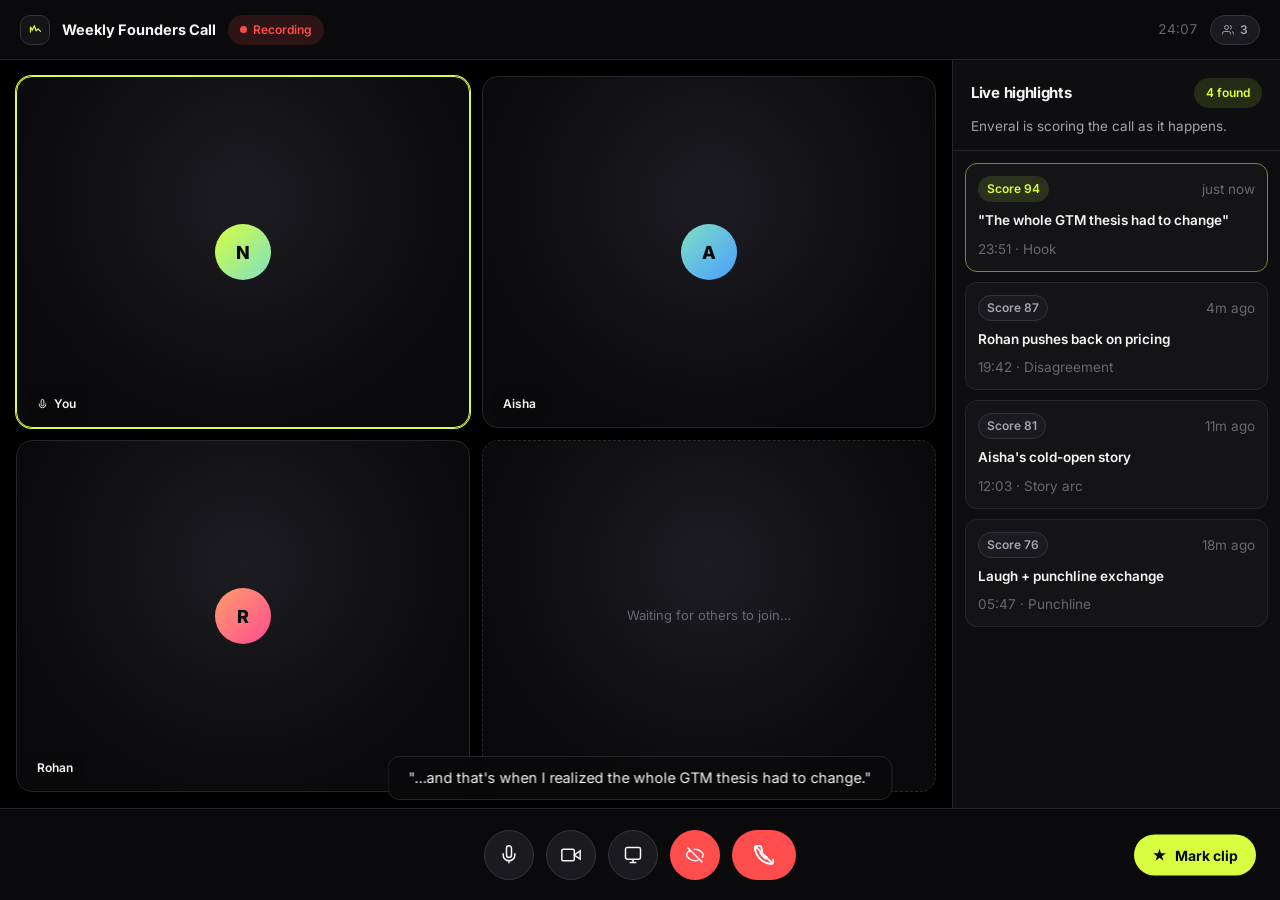
==== call-live.html @ 2baa3ace "Initial UI/UX redesign concept: fresh design system + new call screens Consistent dark graphite + el" ====
<!DOCTYPE html>
<html lang="en">
<head>
<meta charset="UTF-8" />
<meta name="viewport" content="width=device-width, initial-scale=1.0" />
<title>Weekly Founders Call — Enveral</title>
<link rel="icon" href="data:image/svg+xml,<svg xmlns=%22http://www.w3.org/2000/svg%22 viewBox=%220 0 34 34%22><rect width=%2234%22 height=%2234%22 rx=%2210%22 fill=%22%230a0a0c%22/><path d=%22M9 22V12l4 6 4-9 4 11 4-4%22 stroke=%22%23d7ff3f%22 stroke-width=%222.4%22 fill=%22none%22 stroke-linecap=%22round%22 stroke-linejoin=%22round%22/></svg>" />
<link rel="preconnect" href="https://fonts.googleapis.com">
<link href="https://fonts.googleapis.com/css2?family=Inter:wght@400;500;600;700;800;900&display=swap" rel="stylesheet">
<link rel="stylesheet" href="assets/styles.css" />
<style>
  body { background: #000; height: 100vh; overflow: hidden; }
  .call-shell { display:flex; flex-direction:column; height:100vh; }
  .call-topbar {
    height: 60px; flex-shrink:0; display:flex; align-items:center; justify-content:space-between;
    padding: 0 20px; background: #0a0a0c; border-bottom: 1px solid var(--border);
  }
  .call-main { flex:1; display:flex; min-height:0; }
  .video-area { flex:1; padding:16px; display:grid; grid-template-columns:repeat(2,1fr); grid-template-rows:repeat(2,1fr); gap:12px; min-width:0; }
  .video-tile {
    background: radial-gradient(circle at 50% 35%, #1c1c22, #0a0a0c 75%);
    border-radius: 16px; border: 1px solid var(--border);
    position: relative; display:flex; align-items:center; justify-content:center;
  }
  .video-tile.speaking { border-color: var(--accent); box-shadow: 0 0 0 1px var(--accent); }
  .video-tile .name-tag {
    position:absolute; bottom:10px; left:10px; background:rgba(10,10,12,0.65); backdrop-filter:blur(4px);
    padding:4px 10px; border-radius:8px; font-size:12px; font-weight:600; display:flex; align-items:center; gap:6px;
  }
  .avatar-md { width:56px;height:56px;border-radius:50%; display:flex;align-items:center;justify-content:center; font-weight:800; font-size:18px; color:var(--accent-ink); }

  .highlights-panel {
    width: 328px; flex-shrink:0; background: var(--bg-soft); border-left:1px solid var(--border);
    display:flex; flex-direction:column; min-height:0;
  }
  .highlights-head { padding:18px 18px 14px; border-bottom:1px solid var(--border); }
  .highlights-list { flex:1; overflow-y:auto; padding:12px; display:flex; flex-direction:column; gap:10px; }
  .highlight-item { background:var(--elevated); border:1px solid var(--border); border-radius:12px; padding:12px; }
  .highlight-item.fresh { border-color: color-mix(in srgb, var(--accent) 45%, var(--border)); }
  .caption-strip {
    position:absolute; bottom:100px; left:50%; transform:translateX(-50%);
    background:rgba(10,10,12,0.72); backdrop-filter:blur(6px); padding:10px 20px; border-radius:12px;
    font-size:14.5px; max-width:70%; text-align:center; border:1px solid var(--border);
  }
  .call-controls {
    height: 92px; flex-shrink:0; display:flex; align-items:center; justify-content:center; gap:12px;
    background:#0a0a0c; border-top:1px solid var(--border); position:relative;
  }
  .ctrl-btn { width:50px; height:50px; border-radius:50%; display:flex; align-items:center; justify-content:center; background:var(--surface); border:1px solid var(--border-strong); }
  .ctrl-btn.off { background: var(--live); border-color:var(--live); }
  .ctrl-btn svg { width:20px; height:20px; }
  .end-btn { width:64px; height:50px; border-radius:25px; background:var(--live); display:flex; align-items:center; justify-content:center; }
  .mark-btn {
    position:absolute; right:24px; top:50%; transform:translateY(-50%);
    display:flex; align-items:center; gap:8px; background:var(--accent); color:var(--accent-ink);
    padding:12px 18px; border-radius:99px; font-weight:700; font-size:14px; border:none;
  }

  @media (max-width: 900px) {
    body { height: auto; overflow-y: auto; }
    .call-shell { height: auto; min-height: 100vh; }
    .call-topbar { flex-wrap: wrap; height: auto; padding: 12px 16px; }
    .call-main { flex-direction: column; }
    .video-area { grid-template-columns: 1fr 1fr; grid-template-rows: repeat(2, 140px); padding: 12px; gap: 8px; }
    .video-tile { min-width: 0; }
    .avatar-md { width: 40px; height: 40px; font-size: 14px; }
    .caption-strip { position: static; transform: none; grid-column: 1 / -1; max-width: 100%; margin-top: 4px; }
    .highlights-panel { width: 100%; border-left: none; border-top: 1px solid var(--border); }
    .highlights-list { max-height: 320px; }
    .call-controls { height: auto; padding: 14px 16px; flex-wrap: wrap; }
    .mark-btn { position: static; transform: none; order: -1; width: 100%; justify-content: center; margin-bottom: 8px; }
  }
</style>
</head>
<body>

<div class="call-shell">
  <div class="call-topbar">
    <div class="flex items-center gap-12">
      <span class="logo-mark" style="width:30px;height:30px;"><svg width="15" height="15" viewBox="0 0 24 24" fill="none"><path d="M4 16V8l3 5 3-7 3 8 3-3 4 4" stroke="#d7ff3f" stroke-width="2" stroke-linecap="round" stroke-linejoin="round"/></svg></span>
      <span style="font-weight:700; font-size:14.5px;">Weekly Founders Call</span>
      <span class="badge badge-live">Recording</span>
    </div>
    <div class="flex items-center gap-12">
      <span class="text-sm text-tertiary" style="font-variant-numeric:tabular-nums;">24:07</span>
      <span class="badge"><svg width="12" height="12" viewBox="0 0 24 24" fill="none" stroke="currentColor" stroke-width="2"><path d="M17 21v-2a4 4 0 0 0-4-4H5a4 4 0 0 0-4 4v2"/><circle cx="9" cy="7" r="4"/><path d="M23 21v-2a4 4 0 0 0-3-3.87M16 3.13a4 4 0 0 1 0 7.75"/></svg> 3</span>
    </div>
  </div>

  <div class="call-main">
    <div class="video-area">
      <div class="video-tile speaking">
        <div class="avatar-md" style="background:linear-gradient(135deg,var(--accent),#7ee0c4);">N</div>
        <span class="name-tag">
          <svg width="11" height="11" viewBox="0 0 24 24" fill="none" stroke="currentColor" stroke-width="2"><path d="M12 1a3 3 0 0 0-3 3v8a3 3 0 0 0 6 0V4a3 3 0 0 0-3-3z"/><path d="M19 10v2a7 7 0 0 1-14 0v-2"/></svg>
          You
        </span>
      </div>
      <div class="video-tile">
        <div class="avatar-md" style="background:linear-gradient(135deg,#7ee0c4,#4a9eff);">A</div>
        <span class="name-tag">Aisha</span>
      </div>
      <div class="video-tile">
        <div class="avatar-md" style="background:linear-gradient(135deg,#ff9d6c,#ff4d8f);">R</div>
        <span class="name-tag">Rohan</span>
      </div>
      <div class="video-tile" style="border-style:dashed; color:var(--text-tertiary); font-size:13px;">
        Waiting for others to join…
      </div>

      <div class="caption-strip">"…and that's when I realized the whole GTM thesis had to change."</div>
    </div>

    <aside class="highlights-panel">
      <div class="highlights-head">
        <div class="flex items-center justify-between">
          <h3 style="font-size:15px;">Live highlights</h3>
          <span class="badge badge-accent">4 found</span>
        </div>
        <p class="text-sm mt-8">Enveral is scoring the call as it happens.</p>
      </div>
      <div class="highlights-list">
        <div class="highlight-item fresh">
          <div class="flex items-center justify-between">
            <span class="badge badge-accent" style="padding:3px 8px;">Score 94</span>
            <span class="text-sm text-tertiary">just now</span>
          </div>
          <div class="mt-8" style="font-size:13.5px; font-weight:600;">"The whole GTM thesis had to change"</div>
          <div class="text-sm text-tertiary mt-8">23:51 · Hook</div>
        </div>
        <div class="highlight-item">
          <div class="flex items-center justify-between">
            <span class="badge" style="padding:3px 8px;">Score 87</span>
            <span class="text-sm text-tertiary">4m ago</span>
          </div>
          <div class="mt-8" style="font-size:13.5px; font-weight:600;">Rohan pushes back on pricing</div>
          <div class="text-sm text-tertiary mt-8">19:42 · Disagreement</div>
        </div>
        <div class="highlight-item">
          <div class="flex items-center justify-between">
            <span class="badge" style="padding:3px 8px;">Score 81</span>
            <span class="text-sm text-tertiary">11m ago</span>
          </div>
          <div class="mt-8" style="font-size:13.5px; font-weight:600;">Aisha's cold-open story</div>
          <div class="text-sm text-tertiary mt-8">12:03 · Story arc</div>
        </div>
        <div class="highlight-item">
          <div class="flex items-center justify-between">
            <span class="badge" style="padding:3px 8px;">Score 76</span>
            <span class="text-sm text-tertiary">18m ago</span>
          </div>
          <div class="mt-8" style="font-size:13.5px; font-weight:600;">Laugh + punchline exchange</div>
          <div class="text-sm text-tertiary mt-8">05:47 · Punchline</div>
        </div>
      </div>
    </aside>
  </div>

  <div class="call-controls">
    <button class="ctrl-btn"><svg viewBox="0 0 24 24" fill="none" stroke="#f5f5f3" stroke-width="1.8"><path d="M12 1a3 3 0 0 0-3 3v8a3 3 0 0 0 6 0V4a3 3 0 0 0-3-3z"/><path d="M19 10v2a7 7 0 0 1-14 0v-2M12 19v3"/></svg></button>
    <button class="ctrl-btn"><svg viewBox="0 0 24 24" fill="none" stroke="#f5f5f3" stroke-width="1.8"><path d="M23 7l-7 5 7 5V7z"/><rect x="1" y="5" width="15" height="14" rx="2"/></svg></button>
    <button class="ctrl-btn"><svg viewBox="0 0 24 24" fill="none" stroke="#f5f5f3" stroke-width="1.8"><rect x="3" y="3" width="18" height="14" rx="2"/><path d="M8 21h8M12 17v4"/></svg></button>
    <button class="ctrl-btn off"><svg viewBox="0 0 24 24" fill="none" stroke="#fff" stroke-width="1.8"><path d="M10.5 5.5A2 2 0 0 1 12 5c6 0 10 5 10 7 0 .8-.6 2-1.7 3.3M6.1 6.1C4 7.5 2 9.8 2 12c0 2 4 7 10 7 1.4 0 2.7-.3 3.9-.8M3 3l18 18"/></svg></button>
    <a href="call-summary.html" class="end-btn"><svg width="22" height="22" viewBox="0 0 24 24" fill="none" stroke="#fff" stroke-width="2"><path d="M22 16.92v3a2 2 0 0 1-2.18 2A19.79 19.79 0 0 1 2 4.18 2 2 0 0 1 4.11 2h3a2 2 0 0 1 2 1.72c.13.96.36 1.9.7 2.81a2 2 0 0 1-.45 2.11L8.09 9.91a16 16 0 0 0 6 6l1.27-1.27" stroke-linecap="round"/><path d="M3 3l18 18" stroke="#fff" stroke-width="2"/></svg></a>
    <button class="mark-btn">
      <svg width="15" height="15" viewBox="0 0 24 24" fill="currentColor"><path d="M12 2l2.4 7.2H22l-6 4.6 2.3 7.2-6.3-4.5-6.3 4.5 2.3-7.2-6-4.6h7.6z"/></svg>
      Mark clip
    </button>
  </div>
</div>

</body>
</html>
---- assets/styles.css ----
/* ==========================================================================
   Enveral — Design System
   Fresh visual identity: graphite/ink base, single electric-lime accent,
   Inter throughout. Built for the marketing site + app shell + call screens.
   ========================================================================== */

:root {
  /* Surfaces */
  --bg: #0a0a0c;
  --bg-soft: #0e0e11;
  --elevated: #141417;
  --surface: #1a1a1f;
  --surface-hover: #212127;
  --border: #26262c;
  --border-strong: #34343c;

  /* Text */
  --text-primary: #f5f5f3;
  --text-secondary: #a3a3ad;
  --text-tertiary: #68686f;

  /* Accent */
  --accent: #d7ff3f;
  --accent-strong: #c2f014;
  --accent-soft: rgba(215, 255, 63, 0.12);
  --accent-ink: #0a0a0c;

  /* Functional */
  --live: #ff4d4d;
  --live-soft: rgba(255, 77, 77, 0.14);
  --success: #3ddc84;
  --success-soft: rgba(61, 220, 132, 0.12);

  /* Geometry */
  --radius-sm: 8px;
  --radius-md: 14px;
  --radius-lg: 22px;
  --radius-full: 999px;

  --shadow-card: 0 24px 60px -28px rgba(0, 0, 0, 0.7);
  --shadow-pop: 0 30px 80px -20px rgba(0, 0, 0, 0.8);

  --container: 1180px;
}

* { box-sizing: border-box; }
html { scroll-behavior: smooth; }

body {
  margin: 0;
  overflow-x: hidden;
  background: var(--bg);
  color: var(--text-primary);
  font-family: "Inter", -apple-system, BlinkMacSystemFont, "Segoe UI", sans-serif;
  font-size: 16px;
  line-height: 1.5;
  -webkit-font-smoothing: antialiased;
}

img { max-width: 100%; display: block; }
a { color: inherit; text-decoration: none; }
button { font-family: inherit; cursor: pointer; }

.wrap {
  max-width: var(--container);
  margin: 0 auto;
  padding: 0 32px;
}

/* Background texture: soft radial glow, used on marketing/call surfaces */
.glow-bg {
  position: relative;
  overflow: hidden;
  background:
    radial-gradient(600px 380px at 18% -8%, rgba(215, 255, 63, 0.10), transparent 60%),
    radial-gradient(500px 320px at 100% 10%, rgba(215, 255, 63, 0.06), transparent 60%),
    var(--bg);
}

/* ---------- Typography ---------- */
h1, h2, h3, h4 { margin: 0; font-weight: 700; letter-spacing: -0.02em; }
h1 { font-size: 64px; line-height: 1.04; }
h2 { font-size: 40px; line-height: 1.1; }
h3 { font-size: 22px; line-height: 1.3; }
p { margin: 0; color: var(--text-secondary); }

.eyebrow {
  display: inline-flex;
  align-items: center;
  gap: 8px;
  font-size: 12px;
  font-weight: 600;
  letter-spacing: 0.12em;
  text-transform: uppercase;
  color: var(--accent);
}
.eyebrow::before {
  content: "";
  width: 6px;
  height: 6px;
  border-radius: 50%;
  background: var(--accent);
}

/* ---------- Buttons ---------- */
.btn {
  display: inline-flex;
  align-items: center;
  justify-content: center;
  gap: 8px;
  padding: 13px 22px;
  border-radius: var(--radius-full);
  font-weight: 600;
  font-size: 14.5px;
  border: 1px solid transparent;
  transition: transform 0.15s ease, background 0.15s ease, border-color 0.15s ease;
  white-space: nowrap;
}
.btn:active { transform: scale(0.97); }

.btn-primary {
  background: var(--accent);
  color: var(--accent-ink);
}
.btn-primary:hover { background: var(--accent-strong); }

.btn-secondary {
  background: var(--surface);
  color: var(--text-primary);
  border-color: var(--border-strong);
}
.btn-secondary:hover { background: var(--surface-hover); }

.btn-ghost {
  background: transparent;
  color: var(--text-secondary);
}
.btn-ghost:hover { color: var(--text-primary); }

.btn-danger {
  background: var(--live);
  color: #fff;
}

.btn-lg { padding: 16px 28px; font-size: 16px; }
.btn-icon {
  width: 44px; height: 44px; padding: 0; border-radius: var(--radius-full);
  background: var(--surface); border: 1px solid var(--border-strong);
  display: inline-flex; align-items: center; justify-content: center;
}
.btn-icon:hover { background: var(--surface-hover); }
.btn-icon svg { width: 18px; height: 18px; }

/* ---------- Cards ---------- */
.card {
  background: var(--elevated);
  border: 1px solid var(--border);
  border-radius: var(--radius-lg);
  box-shadow: var(--shadow-card);
}

.badge {
  display: inline-flex;
  align-items: center;
  gap: 6px;
  padding: 5px 11px;
  border-radius: var(--radius-full);
  font-size: 12px;
  font-weight: 600;
  background: var(--surface);
  border: 1px solid var(--border-strong);
  color: var(--text-secondary);
}
.badge-accent { background: var(--accent-soft); color: var(--accent); border-color: transparent; }
.badge-live {
  background: var(--live-soft); color: var(--live); border-color: transparent;
}
.badge-live::before {
  content: "";
  width: 7px; height: 7px; border-radius: 50%;
  background: var(--live);
  box-shadow: 0 0 0 0 rgba(255,77,77,0.5);
  animation: pulse-dot 1.6s infinite;
}
@keyframes pulse-dot {
  0% { box-shadow: 0 0 0 0 rgba(255,77,77,0.45); }
  70% { box-shadow: 0 0 0 8px rgba(255,77,77,0); }
  100% { box-shadow: 0 0 0 0 rgba(255,77,77,0); }
}

/* ---------- Logo ---------- */
.logo { display: inline-flex; align-items: center; gap: 10px; }
.logo-mark {
  width: 34px; height: 34px;
  border-radius: 10px;
  background: var(--elevated);
  border: 1px solid var(--border-strong);
  display: inline-flex; align-items: center; justify-content: center;
}
.logo-word {
  font-weight: 800; font-size: 18px; letter-spacing: -0.01em; color: var(--text-primary);
}
.logo-word span { color: var(--accent); }

/* ---------- Top nav (marketing) ---------- */
.topnav {
  position: sticky; top: 0; z-index: 40;
  background: rgba(10,10,12,0.72);
  backdrop-filter: blur(14px);
  border-bottom: 1px solid var(--border);
}
.topnav .wrap {
  display: flex; align-items: center; justify-content: space-between;
  height: 76px;
}
.topnav nav { display: flex; align-items: center; gap: 34px; }
.topnav nav a { font-size: 14.5px; color: var(--text-secondary); font-weight: 500; }
.topnav nav a:hover { color: var(--text-primary); }
.topnav .actions { display: flex; align-items: center; gap: 12px; }

/* ---------- App shell (dashboard / studio / calls) ---------- */
.app-shell { display: flex; min-height: 100vh; }
.rail {
  width: 84px; flex-shrink: 0;
  background: var(--bg-soft);
  border-right: 1px solid var(--border);
  display: flex; flex-direction: column; align-items: center;
  padding: 22px 0;
  position: sticky; top: 0; height: 100vh;
}
.rail .logo-mark { margin-bottom: 30px; }
.rail-links { display: flex; flex-direction: column; gap: 8px; flex: 1; }
.rail-link {
  width: 48px; height: 48px; border-radius: var(--radius-md);
  display: flex; align-items: center; justify-content: center;
  color: var(--text-tertiary);
  position: relative;
}
.rail-link svg { width: 21px; height: 21px; }
.rail-link:hover { color: var(--text-primary); background: var(--surface); }
.rail-link.active { color: var(--accent-ink); background: var(--accent); }
.rail-link .rail-tag {
  position: absolute; left: 62px; top: 50%; transform: translateY(-50%);
  background: var(--elevated); border: 1px solid var(--border-strong);
  padding: 6px 10px; border-radius: 8px; font-size: 12.5px; font-weight: 600;
  white-space: nowrap; opacity: 0; pointer-events: none; transition: opacity .12s ease;
}
.rail-link:hover .rail-tag { opacity: 1; }
.rail-avatar {
  width: 40px; height: 40px; border-radius: 50%;
  background: linear-gradient(135deg, var(--accent), #7ee0c4);
  display: flex; align-items: center; justify-content: center;
  font-weight: 700; color: var(--accent-ink); font-size: 14px;
}

.app-main { flex: 1; min-width: 0; }
.app-topbar {
  min-height: 76px; display: flex; align-items: center; justify-content: space-between;
  padding: 16px 36px; border-bottom: 1px solid var(--border);
  background: var(--bg-soft); flex-wrap: wrap; gap: 12px;
}
.app-topbar > * { flex-wrap: wrap; }
.app-body { padding: 36px; }

.stat-tile {
  background: var(--elevated); border: 1px solid var(--border);
  border-radius: var(--radius-md); padding: 20px;
  display: flex; align-items: center; gap: 14px;
  min-width: 0;
}
.stat-tile .value, .stat-tile .label { min-width: 0; overflow-wrap: break-word; }
.grid-3, .grid-4, .clip-grid { min-width: 0; }
.grid-3 > *, .grid-4 > *, .clip-grid > * { min-width: 0; }
.stat-tile .icon {
  width: 42px; height: 42px; border-radius: 12px;
  background: var(--accent-soft); color: var(--accent);
  display: flex; align-items: center; justify-content: center;
}
.stat-tile .icon svg { width: 20px; height: 20px; }
.stat-tile .value { font-size: 24px; font-weight: 800; }
.stat-tile .label { font-size: 13px; color: var(--text-tertiary); }

/* ---------- Form controls ---------- */
.field-label {
  display: block; font-size: 13px; font-weight: 600; color: var(--text-secondary);
  margin-bottom: 10px; text-transform: uppercase; letter-spacing: 0.05em;
}
.input {
  width: 100%; background: var(--surface); border: 1px solid var(--border-strong);
  border-radius: var(--radius-sm); padding: 13px 16px; color: var(--text-primary);
  font-size: 14.5px; font-family: inherit;
}
.input::placeholder { color: var(--text-tertiary); }
.input:focus { outline: none; border-color: var(--accent); }

.dropzone {
  border: 1.5px dashed var(--border-strong);
  border-radius: var(--radius-md);
  padding: 44px 24px;
  text-align: center;
  background: var(--surface);
  transition: border-color .15s ease, background .15s ease;
}
.dropzone:hover { border-color: var(--accent); background: var(--surface-hover); }
.dropzone .icon-circle {
  width: 56px; height: 56px; margin: 0 auto 16px;
  border-radius: 50%; background: var(--accent-soft); color: var(--accent);
  display: flex; align-items: center; justify-content: center;
}

.seg {
  display: inline-flex; padding: 4px; background: var(--surface);
  border: 1px solid var(--border-strong); border-radius: var(--radius-full);
  gap: 4px; max-width: 100%; overflow-x: auto;
}
.seg button {
  border: none; background: transparent; color: var(--text-secondary);
  padding: 9px 18px; border-radius: var(--radius-full); font-size: 13.5px; font-weight: 600;
  white-space: nowrap; flex-shrink: 0;
}
.seg button.active { background: var(--accent); color: var(--accent-ink); }

/* ---------- Clip / video cards ---------- */
.clip-grid { display: grid; grid-template-columns: repeat(4, 1fr); gap: 18px; }
.grid-3 { display: grid; grid-template-columns: repeat(3, 1fr); gap: 24px; }
.grid-4 { display: grid; grid-template-columns: repeat(4, 1fr); gap: 16px; }
.clip-card {
  background: var(--elevated); border: 1px solid var(--border);
  border-radius: var(--radius-md); overflow: hidden;
}
.clip-thumb {
  aspect-ratio: 9/16; background: linear-gradient(160deg, #22242a, #0f0f12);
  position: relative; display: flex; align-items: flex-end;
}
.clip-thumb .dur {
  position: absolute; top: 10px; right: 10px;
  background: rgba(10,10,12,0.72); backdrop-filter: blur(4px);
  padding: 3px 8px; border-radius: 6px; font-size: 11.5px; font-weight: 600;
}
.clip-thumb .score {
  position: absolute; top: 10px; left: 10px;
  background: var(--accent-soft); color: var(--accent);
  padding: 3px 8px; border-radius: 6px; font-size: 11px; font-weight: 700;
}
.clip-thumb .play {
  margin: 0 auto 16px; width: 46px; height: 46px; border-radius: 50%;
  background: rgba(245,245,243,0.14); backdrop-filter: blur(6px);
  display: flex; align-items: center; justify-content: center;
}
.clip-meta { padding: 14px; }
.clip-meta .title { font-size: 13.5px; font-weight: 600; margin-bottom: 4px; }
.clip-meta .sub { font-size: 12px; color: var(--text-tertiary); }

/* ---------- Footer ---------- */
.site-footer { border-top: 1px solid var(--border); padding: 64px 0 32px; background: var(--bg-soft); }
.footer-grid { display: grid; grid-template-columns: 1.4fr repeat(3, 1fr); gap: 40px; margin-bottom: 48px; }
.footer-grid h4 { font-size: 13px; color: var(--text-tertiary); text-transform: uppercase; letter-spacing: .06em; margin-bottom: 16px; }
.footer-grid ul { list-style: none; margin: 0; padding: 0; display: flex; flex-direction: column; gap: 11px; }
.footer-grid a { color: var(--text-secondary); font-size: 14px; }
.footer-grid a:hover { color: var(--text-primary); }
.footer-bottom {
  display: flex; justify-content: space-between; align-items: center;
  padding-top: 28px; border-top: 1px solid var(--border);
  font-size: 13px; color: var(--text-tertiary);
}

/* ---------- Utility ---------- */
.flex { display: flex; }
.flex-col { display: flex; flex-direction: column; }
.items-center { align-items: center; }
.justify-between { justify-content: space-between; }
.gap-8 { gap: 8px; } .gap-12 { gap: 12px; } .gap-16 { gap: 16px; } .gap-24 { gap: 24px; }
.mt-8{margin-top:8px} .mt-12{margin-top:12px} .mt-16{margin-top:16px} .mt-24{margin-top:24px} .mt-32{margin-top:32px} .mt-48{margin-top:48px} .mt-64{margin-top:64px}
.text-center { text-align: center; }
.text-sm { font-size: 13.5px; }
.text-tertiary { color: var(--text-tertiary); }
.muted { color: var(--text-secondary); }

@media (max-width: 980px) {
  h1 { font-size: 42px; }
  h2 { font-size: 30px; }
  .footer-grid { grid-template-columns: 1fr 1fr; }
  .clip-grid { grid-template-columns: repeat(2, 1fr); }
  .grid-3 { grid-template-columns: 1fr; }
  .grid-4 { grid-template-columns: repeat(2, 1fr); }
  .topnav nav { display: none; }
}

@media (max-width: 700px) {
  .flex.justify-between { flex-wrap: wrap; row-gap: 12px; }
  .wrap { padding: 0 20px; }
  h1 { font-size: 34px; }
  h2 { font-size: 26px; }
  .footer-grid { grid-template-columns: 1fr 1fr; gap: 28px; }
  .clip-grid { grid-template-columns: repeat(2, 1fr); gap: 12px; }
  .app-body { padding: 20px; }
  .app-topbar { padding: 0 20px; }
  .rail { width: 68px; }
}
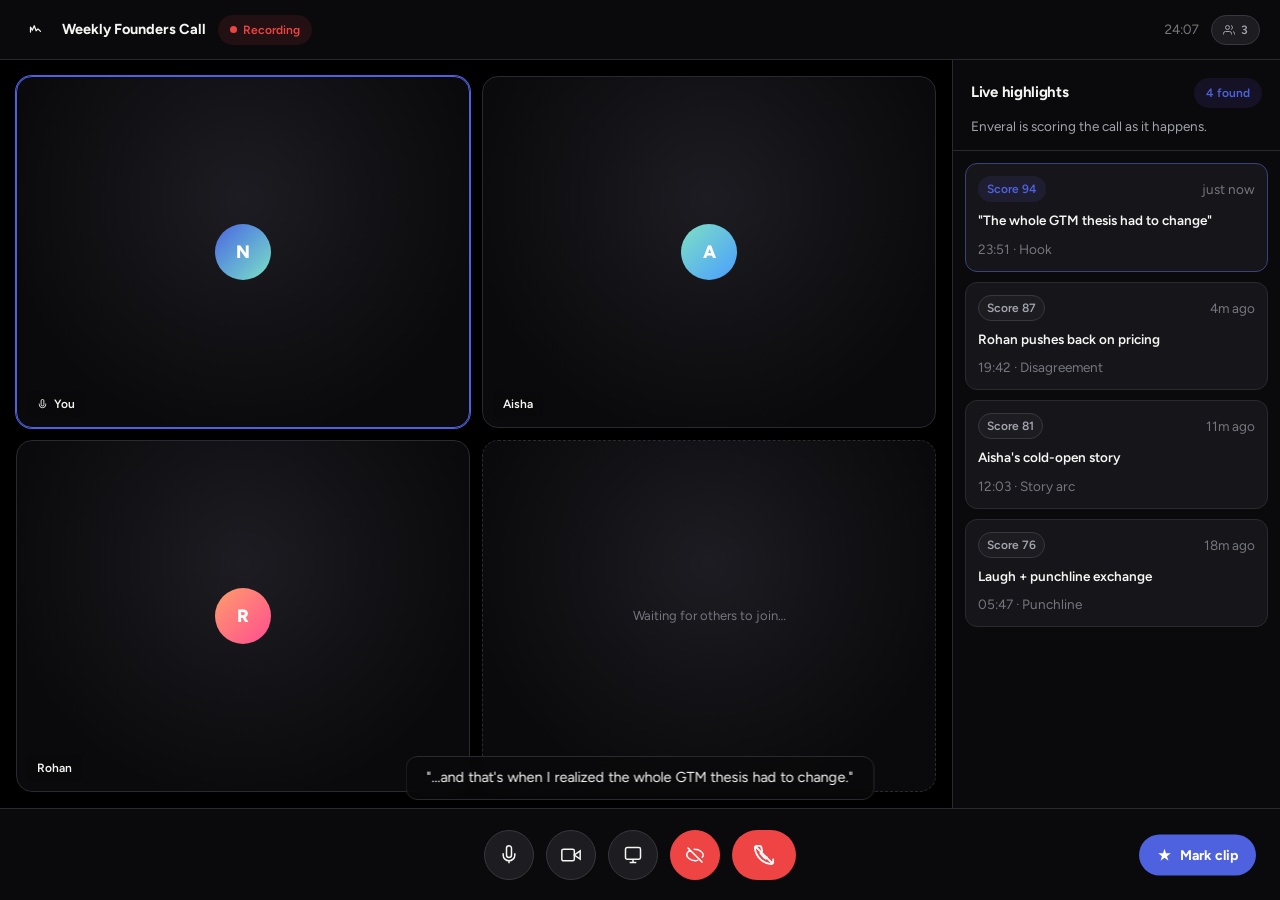
==== commit 8ef2cb35: "Rework design system to match the enveral-vercel.vercel.app reference exactly Replace the dark graph" ====
--- a/call-live.html
+++ b/call-live.html
@@ -6,14 +6,30 @@
 <title>Weekly Founders Call — Enveral</title>
 <link rel="icon" href="data:image/svg+xml,<svg xmlns=%22http://www.w3.org/2000/svg%22 viewBox=%220 0 34 34%22><rect width=%2234%22 height=%2234%22 rx=%2210%22 fill=%22%230a0a0c%22/><path d=%22M9 22V12l4 6 4-9 4 11 4-4%22 stroke=%22%23d7ff3f%22 stroke-width=%222.4%22 fill=%22none%22 stroke-linecap=%22round%22 stroke-linejoin=%22round%22/></svg>" />
 <link rel="preconnect" href="https://fonts.googleapis.com">
-<link href="https://fonts.googleapis.com/css2?family=Inter:wght@400;500;600;700;800;900&display=swap" rel="stylesheet">
+<link href="https://fonts.googleapis.com/css2?family=Figtree:wght@400;500;600;700;800;900&display=swap" rel="stylesheet">
 <link rel="stylesheet" href="assets/styles.css" />
 <style>
-  body { background: #000; height: 100vh; overflow: hidden; }
+  /* This screen is an intentional dark "theater mode", like every real video-call
+     product (Meet, Zoom, Riverside) even inside an otherwise light-themed app.
+     Scoping the surface tokens here keeps the rest of the site on the light system. */
+  .call-shell {
+    --bg-soft: #0a0a0c;
+    --elevated: #16161a;
+    --surface: #1c1c21;
+    --surface-hover: #232328;
+    --border: #29292f;
+    --border-strong: #37373e;
+    --text-primary: #f5f5f3;
+    --text-secondary: #a3a3ad;
+    --text-tertiary: #75757d;
+    color: var(--text-primary);
+    background: #000;
+  }
+  body { height: 100vh; overflow: hidden; }
   .call-shell { display:flex; flex-direction:column; height:100vh; }
   .call-topbar {
     height: 60px; flex-shrink:0; display:flex; align-items:center; justify-content:space-between;
-    padding: 0 20px; background: #0a0a0c; border-bottom: 1px solid var(--border);
+    padding: 0 20px; background: var(--bg-soft); border-bottom: 1px solid var(--border);
   }
   .call-main { flex:1; display:flex; min-height:0; }
   .video-area { flex:1; padding:16px; display:grid; grid-template-columns:repeat(2,1fr); grid-template-rows:repeat(2,1fr); gap:12px; min-width:0; }
@@ -44,7 +60,7 @@
   }
   .call-controls {
     height: 92px; flex-shrink:0; display:flex; align-items:center; justify-content:center; gap:12px;
-    background:#0a0a0c; border-top:1px solid var(--border); position:relative;
+    background: var(--bg-soft); border-top:1px solid var(--border); position:relative;
   }
   .ctrl-btn { width:50px; height:50px; border-radius:50%; display:flex; align-items:center; justify-content:center; background:var(--surface); border:1px solid var(--border-strong); }
   .ctrl-btn.off { background: var(--live); border-color:var(--live); }
@@ -77,7 +93,7 @@
 <div class="call-shell">
   <div class="call-topbar">
     <div class="flex items-center gap-12">
-      <span class="logo-mark" style="width:30px;height:30px;"><svg width="15" height="15" viewBox="0 0 24 24" fill="none"><path d="M4 16V8l3 5 3-7 3 8 3-3 4 4" stroke="#d7ff3f" stroke-width="2" stroke-linecap="round" stroke-linejoin="round"/></svg></span>
+      <span class="logo-mark" style="width:30px;height:30px;"><svg width="15" height="15" viewBox="0 0 24 24" fill="none"><path d="M4 16V8l3 5 3-7 3 8 3-3 4 4" stroke="currentColor" stroke-width="2" stroke-linecap="round" stroke-linejoin="round"/></svg></span>
       <span style="font-weight:700; font-size:14.5px;">Weekly Founders Call</span>
       <span class="badge badge-live">Recording</span>
     </div>
--- a/assets/styles.css
+++ b/assets/styles.css
@@ -1,35 +1,41 @@
 /* ==========================================================================
    Enveral — Design System
-   Fresh visual identity: graphite/ink base, single electric-lime accent,
-   Inter throughout. Built for the marketing site + app shell + call screens.
+   Matches the enveral-vercel.vercel.app reference exactly: white/soft-gray
+   surfaces, near-black ink for primary actions, a single indigo accent,
+   Figtree throughout. Built for the marketing site + app shell + call screens.
    ========================================================================== */
 
 :root {
   /* Surfaces */
-  --bg: #0a0a0c;
-  --bg-soft: #0e0e11;
-  --elevated: #141417;
-  --surface: #1a1a1f;
-  --surface-hover: #212127;
-  --border: #26262c;
-  --border-strong: #34343c;
+  --bg: #ffffff;
+  --bg-soft: #f6f7f9;
+  --elevated: #ffffff;
+  --surface: #f4f5f7;
+  --surface-hover: #ececf1;
+  --border: #eaebef;
+  --border-strong: #dcdee3;
 
   /* Text */
-  --text-primary: #f5f5f3;
-  --text-secondary: #a3a3ad;
-  --text-tertiary: #68686f;
-
-  /* Accent */
-  --accent: #d7ff3f;
-  --accent-strong: #c2f014;
-  --accent-soft: rgba(215, 255, 63, 0.12);
-  --accent-ink: #0a0a0c;
+  --text-primary: oklch(0.129 0.042 264.695);
+  --text-secondary: #63636c;
+  --text-tertiary: #96969f;
+
+  /* Ink (primary buttons, matches the reference's black pill CTAs) */
+  --ink: oklch(0.16 0.005 260);
+  --ink-strong: oklch(0.08 0.005 260);
+  --ink-contrast: oklch(0.99 0 0);
+
+  /* Accent — indigo, used for badges/links/active states, not primary CTAs */
+  --accent: oklch(0.55 0.19 272);
+  --accent-strong: oklch(0.47 0.2 272);
+  --accent-soft: rgba(109, 92, 240, 0.10);
+  --accent-ink: #ffffff;
 
   /* Functional */
-  --live: #ff4d4d;
-  --live-soft: rgba(255, 77, 77, 0.14);
-  --success: #3ddc84;
-  --success-soft: rgba(61, 220, 132, 0.12);
+  --live: #ef4444;
+  --live-soft: rgba(239, 68, 68, 0.10);
+  --success: #16a34a;
+  --success-soft: rgba(22, 163, 74, 0.10);
 
   /* Geometry */
   --radius-sm: 8px;
@@ -37,8 +43,8 @@
   --radius-lg: 22px;
   --radius-full: 999px;
 
-  --shadow-card: 0 24px 60px -28px rgba(0, 0, 0, 0.7);
-  --shadow-pop: 0 30px 80px -20px rgba(0, 0, 0, 0.8);
+  --shadow-card: 0 24px 60px -30px rgba(20, 20, 35, 0.16);
+  --shadow-pop: 0 30px 80px -20px rgba(20, 20, 35, 0.22);
 
   --container: 1180px;
 }
@@ -51,7 +57,7 @@
   overflow-x: hidden;
   background: var(--bg);
   color: var(--text-primary);
-  font-family: "Inter", -apple-system, BlinkMacSystemFont, "Segoe UI", sans-serif;
+  font-family: "Figtree", -apple-system, BlinkMacSystemFont, "Segoe UI", sans-serif;
   font-size: 16px;
   line-height: 1.5;
   -webkit-font-smoothing: antialiased;
@@ -67,13 +73,13 @@
   padding: 0 32px;
 }
 
-/* Background texture: soft radial glow, used on marketing/call surfaces */
+/* Background texture: soft blue-white radial wash, matches the reference hero */
 .glow-bg {
   position: relative;
   overflow: hidden;
   background:
-    radial-gradient(600px 380px at 18% -8%, rgba(215, 255, 63, 0.10), transparent 60%),
-    radial-gradient(500px 320px at 100% 10%, rgba(215, 255, 63, 0.06), transparent 60%),
+    radial-gradient(900px 520px at 50% -12%, rgba(147, 165, 255, 0.16), transparent 62%),
+    radial-gradient(600px 360px at 100% 8%, rgba(109, 92, 240, 0.07), transparent 60%),
     var(--bg);
 }
 
@@ -119,10 +125,10 @@
 .btn:active { transform: scale(0.97); }
 
 .btn-primary {
-  background: var(--accent);
-  color: var(--accent-ink);
-}
-.btn-primary:hover { background: var(--accent-strong); }
+  background: var(--ink);
+  color: var(--ink-contrast);
+}
+.btn-primary:hover { background: var(--ink-strong); }
 
 .btn-secondary {
   background: var(--surface);
@@ -189,23 +195,27 @@
 }
 
 /* ---------- Logo ---------- */
-.logo { display: inline-flex; align-items: center; gap: 10px; }
+.logo { display: inline-flex; align-items: center; gap: 9px; }
 .logo-mark {
-  width: 34px; height: 34px;
-  border-radius: 10px;
-  background: var(--elevated);
-  border: 1px solid var(--border-strong);
+  width: 28px; height: 28px;
   display: inline-flex; align-items: center; justify-content: center;
+  color: var(--text-primary);
 }
 .logo-word {
-  font-weight: 800; font-size: 18px; letter-spacing: -0.01em; color: var(--text-primary);
+  font-weight: 800; font-size: 19px; letter-spacing: -0.01em; color: var(--text-primary);
 }
 .logo-word span { color: var(--accent); }
+
+/* Sidebar rail keeps a soft tile behind the mark so it reads as a tap target */
+.rail .logo-mark {
+  width: 38px; height: 38px; border-radius: 11px;
+  background: var(--surface); border: 1px solid var(--border);
+}
 
 /* ---------- Top nav (marketing) ---------- */
 .topnav {
   position: sticky; top: 0; z-index: 40;
-  background: rgba(10,10,12,0.72);
+  background: rgba(255,255,255,0.78);
   backdrop-filter: blur(14px);
   border-bottom: 1px solid var(--border);
 }
@@ -238,7 +248,7 @@
 }
 .rail-link svg { width: 21px; height: 21px; }
 .rail-link:hover { color: var(--text-primary); background: var(--surface); }
-.rail-link.active { color: var(--accent-ink); background: var(--accent); }
+.rail-link.active { color: var(--accent); background: var(--accent-soft); }
 .rail-link .rail-tag {
   position: absolute; left: 62px; top: 50%; transform: translateY(-50%);
   background: var(--elevated); border: 1px solid var(--border-strong);
@@ -248,9 +258,9 @@
 .rail-link:hover .rail-tag { opacity: 1; }
 .rail-avatar {
   width: 40px; height: 40px; border-radius: 50%;
-  background: linear-gradient(135deg, var(--accent), #7ee0c4);
+  background: var(--ink);
   display: flex; align-items: center; justify-content: center;
-  font-weight: 700; color: var(--accent-ink); font-size: 14px;
+  font-weight: 700; color: var(--ink-contrast); font-size: 14px;
 }
 
 .app-main { flex: 1; min-width: 0; }
@@ -318,7 +328,7 @@
   padding: 9px 18px; border-radius: var(--radius-full); font-size: 13.5px; font-weight: 600;
   white-space: nowrap; flex-shrink: 0;
 }
-.seg button.active { background: var(--accent); color: var(--accent-ink); }
+.seg button.active { background: var(--ink); color: var(--ink-contrast); }
 
 /* ---------- Clip / video cards ---------- */
 .clip-grid { display: grid; grid-template-columns: repeat(4, 1fr); gap: 18px; }
